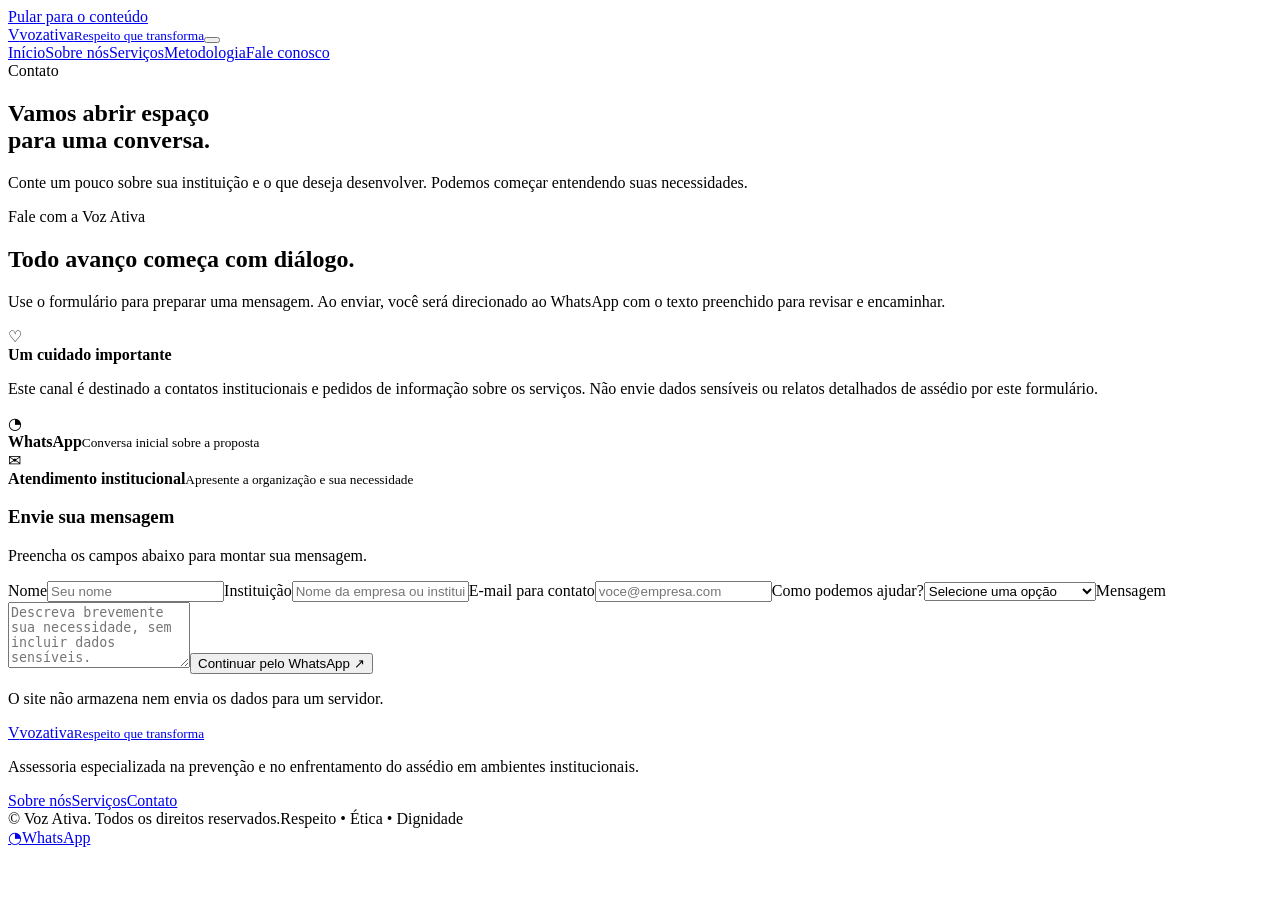
==== contato.html @ 40257d8b "Add files via upload" ====
<!doctype html>
<html lang="pt-BR"><head><meta charset="utf-8"><meta name="viewport" content="width=device-width, initial-scale=1"><meta name="description" content="Entre em contato com a Voz Ativa para conversar sobre prevenção ao assédio em sua instituição."><title>Contato | Voz Ativa</title><link rel="stylesheet" href="assets/style.css"><script src="assets/script.js" defer></script></head>
<body><a class="skip-link" href="#conteudo">Pular para o conteúdo</a><header class="site-header"><div class="container nav-wrap"><a class="brand" href="index.html"><span class="brand-mark">V</span><span>voz<span class="brand-accent">ativa</span><small>Respeito que transforma</small></span></a><button class="menu-toggle" aria-expanded="false" aria-controls="menu-principal" aria-label="Abrir menu"><span></span><span></span><span></span></button><nav id="menu-principal" class="main-nav" aria-label="Menu principal"><a href="index.html">Início</a><a href="sobre.html">Sobre nós</a><a href="servicos.html">Serviços</a><a href="metodologia.html">Metodologia</a><a class="nav-cta active" href="contato.html">Fale conosco</a></nav></div></header>
<main id="conteudo"><section class="page-hero"><div class="container"><span class="eyebrow">Contato</span><h1>Vamos abrir espaço<br><span>para uma conversa.</span></h1><p>Conte um pouco sobre sua instituição e o que deseja desenvolver. Podemos começar entendendo suas necessidades.</p></div></section>
<section class="section section-white"><div class="container contact-grid"><div class="contact-copy"><span class="eyebrow">Fale com a Voz Ativa</span><h2>Todo avanço começa <span>com diálogo.</span></h2><p>Use o formulário para preparar uma mensagem. Ao enviar, você será direcionado ao WhatsApp com o texto preenchido para revisar e encaminhar.</p><div class="contact-note"><span>♡</span><div><strong>Um cuidado importante</strong><p>Este canal é destinado a contatos institucionais e pedidos de informação sobre os serviços. Não envie dados sensíveis ou relatos detalhados de assédio por este formulário.</p></div></div><div class="contact-detail"><span class="detail-icon">◔</span><div><strong>WhatsApp</strong><small>Conversa inicial sobre a proposta</small></div></div><div class="contact-detail"><span class="detail-icon">✉</span><div><strong>Atendimento institucional</strong><small>Apresente a organização e sua necessidade</small></div></div></div>
<form class="contact-form" id="contact-form"><h3>Envie sua mensagem</h3><p>Preencha os campos abaixo para montar sua mensagem.</p><label for="name">Nome</label><input id="name" name="name" autocomplete="name" required placeholder="Seu nome"><label for="organization">Instituição</label><input id="organization" name="organization" autocomplete="organization" placeholder="Nome da empresa ou instituição"><label for="email">E-mail para contato</label><input id="email" name="email" type="email" autocomplete="email" required placeholder="voce@empresa.com"><label for="subject">Como podemos ajudar?</label><select id="subject" name="subject" required><option value="">Selecione uma opção</option><option>Diagnóstico institucional</option><option>Palestras e capacitações</option><option>Protocolos e acolhimento</option><option>Proposta de assessoria</option><option>Outra dúvida</option></select><label for="message">Mensagem</label><textarea id="message" name="message" rows="4" required placeholder="Descreva brevemente sua necessidade, sem incluir dados sensíveis."></textarea><button class="button button-primary button-full" type="submit">Continuar pelo WhatsApp <span>↗</span></button><p class="form-hint" id="form-status" role="status">O site não armazena nem envia os dados para um servidor.</p></form></div></section></main>
<footer class="site-footer"><div class="container footer-main"><a class="brand brand-footer" href="index.html"><span class="brand-mark">V</span><span>voz<span class="brand-accent">ativa</span><small>Respeito que transforma</small></span></a><p>Assessoria especializada na prevenção e no enfrentamento do assédio em ambientes institucionais.</p><div class="footer-links"><a href="sobre.html">Sobre nós</a><a href="servicos.html">Serviços</a><a href="contato.html">Contato</a></div></div><div class="container footer-bottom"><span>© <span data-year></span> Voz Ativa. Todos os direitos reservados.</span><span>Respeito • Ética • Dignidade</span></div></footer><a class="whatsapp-float" data-whatsapp href="#" target="_blank" rel="noopener" aria-label="Fale com a Voz Ativa pelo WhatsApp">◔<span>WhatsApp</span></a></body></html>
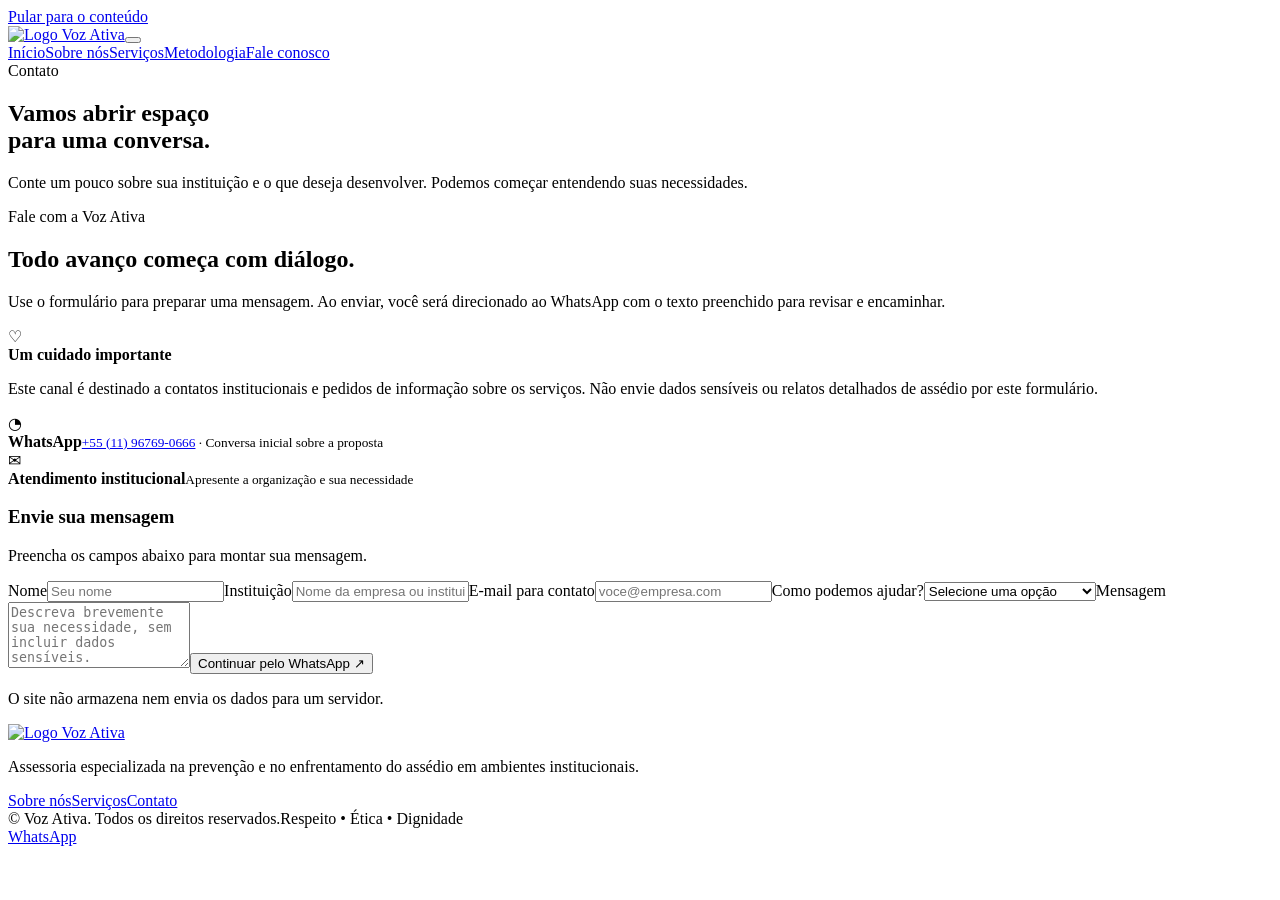
==== commit d13463f0: "Add files via upload" ====
--- a/contato.html
+++ b/contato.html
@@ -1,7 +1,7 @@
 <!doctype html>
 <html lang="pt-BR"><head><meta charset="utf-8"><meta name="viewport" content="width=device-width, initial-scale=1"><meta name="description" content="Entre em contato com a Voz Ativa para conversar sobre prevenção ao assédio em sua instituição."><title>Contato | Voz Ativa</title><link rel="stylesheet" href="assets/style.css"><script src="assets/script.js" defer></script></head>
-<body><a class="skip-link" href="#conteudo">Pular para o conteúdo</a><header class="site-header"><div class="container nav-wrap"><a class="brand" href="index.html"><span class="brand-mark">V</span><span>voz<span class="brand-accent">ativa</span><small>Respeito que transforma</small></span></a><button class="menu-toggle" aria-expanded="false" aria-controls="menu-principal" aria-label="Abrir menu"><span></span><span></span><span></span></button><nav id="menu-principal" class="main-nav" aria-label="Menu principal"><a href="index.html">Início</a><a href="sobre.html">Sobre nós</a><a href="servicos.html">Serviços</a><a href="metodologia.html">Metodologia</a><a class="nav-cta active" href="contato.html">Fale conosco</a></nav></div></header>
+<body><a class="skip-link" href="#conteudo">Pular para o conteúdo</a><header class="site-header"><div class="container nav-wrap"><a class="brand" href="index.html" aria-label="Voz Ativa — Início"><img class="brand-logo" src="assets/logo-voz-ativa.png" alt="Logo Voz Ativa"></a><button class="menu-toggle" aria-expanded="false" aria-controls="menu-principal" aria-label="Abrir menu"><span></span><span></span><span></span></button><nav id="menu-principal" class="main-nav" aria-label="Menu principal"><a href="index.html">Início</a><a href="sobre.html">Sobre nós</a><a href="servicos.html">Serviços</a><a href="metodologia.html">Metodologia</a><a class="nav-cta active" href="contato.html">Fale conosco</a></nav></div></header>
 <main id="conteudo"><section class="page-hero"><div class="container"><span class="eyebrow">Contato</span><h1>Vamos abrir espaço<br><span>para uma conversa.</span></h1><p>Conte um pouco sobre sua instituição e o que deseja desenvolver. Podemos começar entendendo suas necessidades.</p></div></section>
-<section class="section section-white"><div class="container contact-grid"><div class="contact-copy"><span class="eyebrow">Fale com a Voz Ativa</span><h2>Todo avanço começa <span>com diálogo.</span></h2><p>Use o formulário para preparar uma mensagem. Ao enviar, você será direcionado ao WhatsApp com o texto preenchido para revisar e encaminhar.</p><div class="contact-note"><span>♡</span><div><strong>Um cuidado importante</strong><p>Este canal é destinado a contatos institucionais e pedidos de informação sobre os serviços. Não envie dados sensíveis ou relatos detalhados de assédio por este formulário.</p></div></div><div class="contact-detail"><span class="detail-icon">◔</span><div><strong>WhatsApp</strong><small>Conversa inicial sobre a proposta</small></div></div><div class="contact-detail"><span class="detail-icon">✉</span><div><strong>Atendimento institucional</strong><small>Apresente a organização e sua necessidade</small></div></div></div>
+<section class="section section-white"><div class="container contact-grid"><div class="contact-copy"><span class="eyebrow">Fale com a Voz Ativa</span><h2>Todo avanço começa <span>com diálogo.</span></h2><p>Use o formulário para preparar uma mensagem. Ao enviar, você será direcionado ao WhatsApp com o texto preenchido para revisar e encaminhar.</p><div class="contact-note"><span>♡</span><div><strong>Um cuidado importante</strong><p>Este canal é destinado a contatos institucionais e pedidos de informação sobre os serviços. Não envie dados sensíveis ou relatos detalhados de assédio por este formulário.</p></div></div><div class="contact-detail"><span class="detail-icon">◔</span><div><strong>WhatsApp</strong><small><a href="https://wa.me/5511967690666" target="_blank" rel="noopener">+55 (11) 96769-0666</a> · Conversa inicial sobre a proposta</small></div></div><div class="contact-detail"><span class="detail-icon">✉</span><div><strong>Atendimento institucional</strong><small>Apresente a organização e sua necessidade</small></div></div></div>
 <form class="contact-form" id="contact-form"><h3>Envie sua mensagem</h3><p>Preencha os campos abaixo para montar sua mensagem.</p><label for="name">Nome</label><input id="name" name="name" autocomplete="name" required placeholder="Seu nome"><label for="organization">Instituição</label><input id="organization" name="organization" autocomplete="organization" placeholder="Nome da empresa ou instituição"><label for="email">E-mail para contato</label><input id="email" name="email" type="email" autocomplete="email" required placeholder="voce@empresa.com"><label for="subject">Como podemos ajudar?</label><select id="subject" name="subject" required><option value="">Selecione uma opção</option><option>Diagnóstico institucional</option><option>Palestras e capacitações</option><option>Protocolos e acolhimento</option><option>Proposta de assessoria</option><option>Outra dúvida</option></select><label for="message">Mensagem</label><textarea id="message" name="message" rows="4" required placeholder="Descreva brevemente sua necessidade, sem incluir dados sensíveis."></textarea><button class="button button-primary button-full" type="submit">Continuar pelo WhatsApp <span>↗</span></button><p class="form-hint" id="form-status" role="status">O site não armazena nem envia os dados para um servidor.</p></form></div></section></main>
-<footer class="site-footer"><div class="container footer-main"><a class="brand brand-footer" href="index.html"><span class="brand-mark">V</span><span>voz<span class="brand-accent">ativa</span><small>Respeito que transforma</small></span></a><p>Assessoria especializada na prevenção e no enfrentamento do assédio em ambientes institucionais.</p><div class="footer-links"><a href="sobre.html">Sobre nós</a><a href="servicos.html">Serviços</a><a href="contato.html">Contato</a></div></div><div class="container footer-bottom"><span>© <span data-year></span> Voz Ativa. Todos os direitos reservados.</span><span>Respeito • Ética • Dignidade</span></div></footer><a class="whatsapp-float" data-whatsapp href="#" target="_blank" rel="noopener" aria-label="Fale com a Voz Ativa pelo WhatsApp">◔<span>WhatsApp</span></a></body></html>+<footer class="site-footer"><div class="container footer-main"><a class="brand brand-footer" href="index.html" aria-label="Voz Ativa — Início"><img class="brand-logo brand-logo-footer" src="assets/logo-voz-ativa.png" alt="Logo Voz Ativa"></a><p>Assessoria especializada na prevenção e no enfrentamento do assédio em ambientes institucionais.</p><div class="footer-links"><a href="sobre.html">Sobre nós</a><a href="servicos.html">Serviços</a><a href="contato.html">Contato</a></div></div><div class="container footer-bottom"><span>© <span data-year></span> Voz Ativa. Todos os direitos reservados.</span><span>Respeito • Ética • Dignidade</span></div></footer><a class="whatsapp-float" data-whatsapp href="#" target="_blank" rel="noopener" aria-label="Fale com a Voz Ativa pelo WhatsApp"> <span>WhatsApp</span></a></body></html>
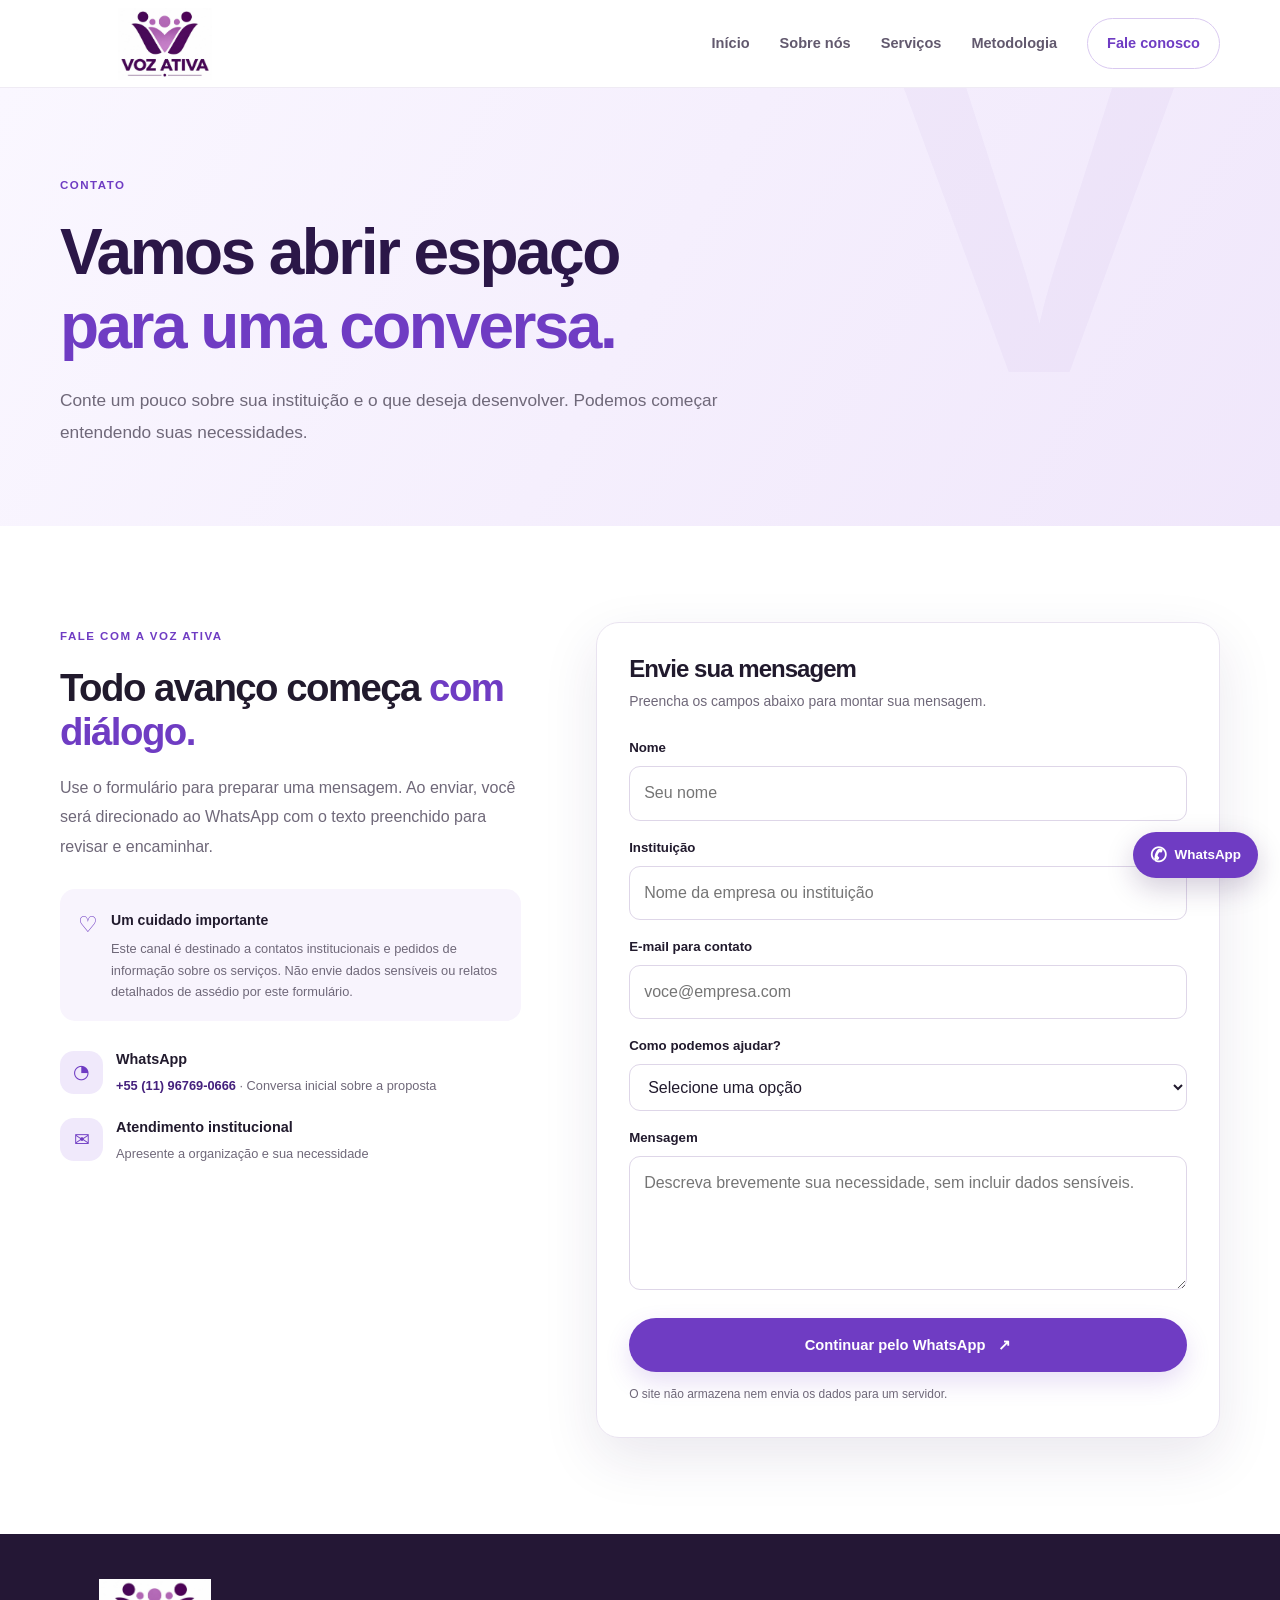
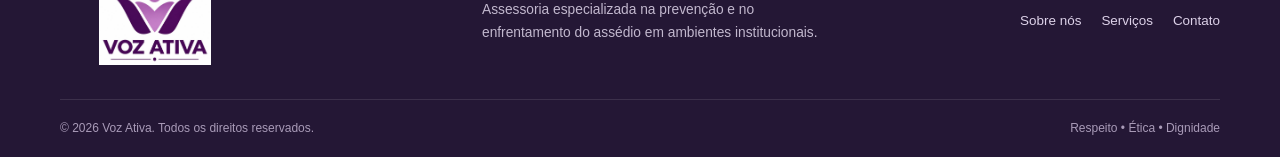
==== commit 618a7650: "Update contato.html" ====
--- a/contato.html
+++ b/contato.html
@@ -1,7 +1,7 @@
 <!doctype html>
-<html lang="pt-BR"><head><meta charset="utf-8"><meta name="viewport" content="width=device-width, initial-scale=1"><meta name="description" content="Entre em contato com a Voz Ativa para conversar sobre prevenção ao assédio em sua instituição."><title>Contato | Voz Ativa</title><link rel="stylesheet" href="assets/style.css"><script src="assets/script.js" defer></script></head>
-<body><a class="skip-link" href="#conteudo">Pular para o conteúdo</a><header class="site-header"><div class="container nav-wrap"><a class="brand" href="index.html" aria-label="Voz Ativa — Início"><img class="brand-logo" src="assets/logo-voz-ativa.png" alt="Logo Voz Ativa"></a><button class="menu-toggle" aria-expanded="false" aria-controls="menu-principal" aria-label="Abrir menu"><span></span><span></span><span></span></button><nav id="menu-principal" class="main-nav" aria-label="Menu principal"><a href="index.html">Início</a><a href="sobre.html">Sobre nós</a><a href="servicos.html">Serviços</a><a href="metodologia.html">Metodologia</a><a class="nav-cta active" href="contato.html">Fale conosco</a></nav></div></header>
+<html lang="pt-BR"><head><meta charset="utf-8"><meta name="viewport" content="width=device-width, initial-scale=1"><meta name="description" content="Entre em contato com a Voz Ativa para conversar sobre prevenção ao assédio em sua instituição."><title>Contato | Voz Ativa</title><link rel="stylesheet" href="style.css"><script src="script.js" defer></script>
+<body><a class="skip-link" href="#conteudo">Pular para o conteúdo</a><header class="site-header"><div class="container nav-wrap"><a class="brand" href="index.html" aria-label="Voz Ativa — Início"><img class="brand-logo" src="logo-voz-ativa.png" alt="Logo Voz Ativa"></a><button class="menu-toggle" aria-expanded="false" aria-controls="menu-principal" aria-label="Abrir menu"><span></span><span></span><span></span></button><nav id="menu-principal" class="main-nav" aria-label="Menu principal"><a href="index.html">Início</a><a href="sobre.html">Sobre nós</a><a href="servicos.html">Serviços</a><a href="metodologia.html">Metodologia</a><a class="nav-cta active" href="contato.html">Fale conosco</a></nav></div></header>
 <main id="conteudo"><section class="page-hero"><div class="container"><span class="eyebrow">Contato</span><h1>Vamos abrir espaço<br><span>para uma conversa.</span></h1><p>Conte um pouco sobre sua instituição e o que deseja desenvolver. Podemos começar entendendo suas necessidades.</p></div></section>
 <section class="section section-white"><div class="container contact-grid"><div class="contact-copy"><span class="eyebrow">Fale com a Voz Ativa</span><h2>Todo avanço começa <span>com diálogo.</span></h2><p>Use o formulário para preparar uma mensagem. Ao enviar, você será direcionado ao WhatsApp com o texto preenchido para revisar e encaminhar.</p><div class="contact-note"><span>♡</span><div><strong>Um cuidado importante</strong><p>Este canal é destinado a contatos institucionais e pedidos de informação sobre os serviços. Não envie dados sensíveis ou relatos detalhados de assédio por este formulário.</p></div></div><div class="contact-detail"><span class="detail-icon">◔</span><div><strong>WhatsApp</strong><small><a href="https://wa.me/5511967690666" target="_blank" rel="noopener">+55 (11) 96769-0666</a> · Conversa inicial sobre a proposta</small></div></div><div class="contact-detail"><span class="detail-icon">✉</span><div><strong>Atendimento institucional</strong><small>Apresente a organização e sua necessidade</small></div></div></div>
 <form class="contact-form" id="contact-form"><h3>Envie sua mensagem</h3><p>Preencha os campos abaixo para montar sua mensagem.</p><label for="name">Nome</label><input id="name" name="name" autocomplete="name" required placeholder="Seu nome"><label for="organization">Instituição</label><input id="organization" name="organization" autocomplete="organization" placeholder="Nome da empresa ou instituição"><label for="email">E-mail para contato</label><input id="email" name="email" type="email" autocomplete="email" required placeholder="voce@empresa.com"><label for="subject">Como podemos ajudar?</label><select id="subject" name="subject" required><option value="">Selecione uma opção</option><option>Diagnóstico institucional</option><option>Palestras e capacitações</option><option>Protocolos e acolhimento</option><option>Proposta de assessoria</option><option>Outra dúvida</option></select><label for="message">Mensagem</label><textarea id="message" name="message" rows="4" required placeholder="Descreva brevemente sua necessidade, sem incluir dados sensíveis."></textarea><button class="button button-primary button-full" type="submit">Continuar pelo WhatsApp <span>↗</span></button><p class="form-hint" id="form-status" role="status">O site não armazena nem envia os dados para um servidor.</p></form></div></section></main>
-<footer class="site-footer"><div class="container footer-main"><a class="brand brand-footer" href="index.html" aria-label="Voz Ativa — Início"><img class="brand-logo brand-logo-footer" src="assets/logo-voz-ativa.png" alt="Logo Voz Ativa"></a><p>Assessoria especializada na prevenção e no enfrentamento do assédio em ambientes institucionais.</p><div class="footer-links"><a href="sobre.html">Sobre nós</a><a href="servicos.html">Serviços</a><a href="contato.html">Contato</a></div></div><div class="container footer-bottom"><span>© <span data-year></span> Voz Ativa. Todos os direitos reservados.</span><span>Respeito • Ética • Dignidade</span></div></footer><a class="whatsapp-float" data-whatsapp href="#" target="_blank" rel="noopener" aria-label="Fale com a Voz Ativa pelo WhatsApp"> <span>WhatsApp</span></a></body></html>+<footer class="site-footer"><div class="container footer-main"><a class="brand brand-footer" href="index.html" aria-label="Voz Ativa — Início"><img class="brand-logo brand-logo-footer" src="logo-voz-ativa.png" alt="Logo Voz Ativa"></a><p>Assessoria especializada na prevenção e no enfrentamento do assédio em ambientes institucionais.</p><div class="footer-links"><a href="sobre.html">Sobre nós</a><a href="servicos.html">Serviços</a><a href="contato.html">Contato</a></div></div><div class="container footer-bottom"><span>© <span data-year></span> Voz Ativa. Todos os direitos reservados.</span><span>Respeito • Ética • Dignidade</span></div></footer><a class="whatsapp-float" data-whatsapp href="#" target="_blank" rel="noopener" aria-label="Fale com a Voz Ativa pelo WhatsApp"> <span>WhatsApp</span></a></body></html>
--- a/style.css
+++ b/style.css
@@ -0,0 +1,25 @@
+@import url('https://fonts.googleapis.com/css2?family=DM+Sans:wght@400;500;600;700&family=Manrope:wght@400;500;600;700;800&display=swap');
+:root{--purple:#6f3cc3;--purple-dark:#45217d;--purple-deep:#2b1748;--purple-light:#f0e9fb;--purple-soft:#f8f5fd;--ink:#211a2d;--muted:#6f6879;--line:#e9e3f0;--white:#fff;--pink:#f8e8f1;--shadow:0 20px 55px rgba(53,28,84,.10);--radius:22px}
+*{box-sizing:border-box}html{scroll-behavior:smooth}body{margin:0;font-family:'DM Sans',sans-serif;color:var(--ink);line-height:1.65;background:#fff}h1,h2,h3{font-family:Manrope,sans-serif;line-height:1.16;letter-spacing:-.04em;margin:0 0 18px}h1{font-size:clamp(2.7rem,5.2vw,4.6rem);font-weight:800}h2{font-size:clamp(2rem,3.5vw,3rem);font-weight:800}h3{font-size:1.28rem;font-weight:800}p{margin:0 0 18px;color:var(--muted)}a{color:inherit;text-decoration:none}button,input,select,textarea{font:inherit}.container{width:min(1160px,calc(100% - 48px));margin-inline:auto}.skip-link{position:absolute;top:-100px;left:16px;background:#fff;padding:12px;z-index:100}.skip-link:focus{top:10px}.site-header{height:88px;background:rgba(255,255,255,.96);border-bottom:1px solid rgba(233,227,240,.7);position:sticky;top:0;z-index:50;backdrop-filter:blur(12px)}.nav-wrap{height:100%;display:flex;align-items:center;justify-content:space-between}.brand{display:flex;align-items:center;gap:11px;font-family:Manrope,sans-serif;font-weight:800;font-size:1.45rem;letter-spacing:-.06em;line-height:1;color:var(--purple-deep)}.brand-mark{display:grid;place-items:center;width:42px;height:42px;border-radius:14px;background:var(--purple);color:#fff;font-size:1.4rem;font-weight:800;box-shadow:0 7px 16px #6f3cc333}.brand-accent{color:var(--purple)}.brand small{display:block;margin-top:5px;font:500 .58rem 'DM Sans',sans-serif;letter-spacing:.03em;color:#8b8199}.main-nav{display:flex;align-items:center;gap:30px;font-size:.91rem;font-weight:600;color:#62596e}.main-nav>a:not(.nav-cta){transition:color .2s}.main-nav>a:hover,.main-nav>a.active{color:var(--purple)}.nav-cta{padding:12px 19px;border:1px solid #d9c9f0;border-radius:999px;color:var(--purple-dark);transition:all .2s}.nav-cta:hover{background:var(--purple);color:#fff}.menu-toggle{display:none;border:0;background:transparent;padding:8px}.menu-toggle span{display:block;width:25px;height:2px;background:var(--purple-deep);margin:5px}
+.hero{position:relative;overflow:hidden;background:linear-gradient(118deg,#fbf9ff 0%,#f5effd 55%,#eee5fa 100%);padding:82px 0 25px}.hero-grid{display:grid;grid-template-columns:1.06fr .94fr;align-items:center;gap:40px;min-height:490px;position:relative;z-index:1}.eyebrow{display:inline-flex;align-items:center;gap:9px;text-transform:uppercase;letter-spacing:.13em;font-size:.72rem;font-weight:800;color:var(--purple);margin-bottom:20px}.eyebrow-dot{width:8px;height:8px;border-radius:50%;background:#a679e7;box-shadow:0 0 0 5px #a679e71e}.hero h1{max-width:660px;color:var(--purple-deep)}h1 span,h2 span{color:var(--purple)}.hero-lead{font-size:1.08rem;max-width:580px;line-height:1.8;margin:24px 0 29px}.hero-actions{display:flex;gap:12px;flex-wrap:wrap}.button{display:inline-flex;align-items:center;justify-content:center;gap:13px;border-radius:999px;padding:14px 21px;font-weight:700;font-size:.92rem;transition:transform .2s,box-shadow .2s,border-color .2s;border:1px solid transparent;cursor:pointer}.button:hover{transform:translateY(-2px)}.button-primary{background:var(--purple);color:#fff;box-shadow:0 10px 24px #6f3cc32b}.button-primary:hover{background:var(--purple-dark);box-shadow:0 12px 28px #6f3cc340}.button-ghost{border-color:#d8cce8;color:var(--purple-dark);background:#ffffff80}.button-light{background:#fff;color:var(--purple-dark)}.button-light:hover{box-shadow:0 10px 30px #211a2d22}.hero-proof{display:flex;align-items:center;gap:12px;margin-top:34px}.proof-icon{display:grid;place-items:center;width:35px;height:35px;background:#fff;border-radius:50%;color:var(--purple);font-size:1.2rem}.hero-proof p{font-size:.82rem;margin:0}.hero-proof strong{color:var(--ink)}.hero-art{height:450px;position:relative;display:grid;place-items:center}.hero-art:before{content:"";position:absolute;width:320px;height:320px;border-radius:50%;background:linear-gradient(145deg,#d7c1f5,#f8dced);filter:blur(1px)}.art-orbit{position:absolute;border:1px solid #9b76cb60;border-radius:50%;transform:rotate(-27deg)}.orbit-a{width:390px;height:270px}.orbit-b{width:310px;height:400px;transform:rotate(36deg)}.art-people{position:relative;width:280px;height:310px;z-index:1}.person{position:absolute;bottom:30px;width:102px;height:180px;border-radius:55px 55px 24px 24px}.person i{position:absolute;width:58px;height:58px;top:-48px;left:22px;border-radius:50%;background:#d6a98c}.person b{position:absolute;inset:0;border-radius:55px 55px 24px 24px}.person-back{width:86px;height:145px;left:97px;bottom:100px;background:#b69adf;transform:rotate(1deg)}.person-back i{width:48px;height:48px;left:19px;top:-40px;background:#f0c8aa}.person-left{left:8px;bottom:28px;background:#e4a6c6;transform:rotate(-9deg)}.person-left i{background:#8c583f}.person-right{right:3px;bottom:28px;background:#4d3378;transform:rotate(9deg)}.person-right i{background:#9e6549}.person-front{width:108px;height:200px;left:86px;bottom:5px;background:#8656c5;z-index:2}.person-front i{width:61px;height:61px;left:23px;top:-51px;background:#e5b99b}.people-heart{position:absolute;z-index:3;left:113px;top:142px;width:54px;height:54px;border-radius:50%;display:grid;place-items:center;background:#fff;color:var(--purple);font-size:1.5rem;box-shadow:0 8px 22px #3d1b6020}.art-card{position:absolute;z-index:4;display:flex;align-items:center;gap:11px;background:#fff;border:1px solid #fff;border-radius:15px;padding:13px 16px;box-shadow:var(--shadow)}.card-top{top:43px;right:0}.card-bottom{bottom:35px;left:0}.mini-icon{width:35px;height:35px;border-radius:11px;background:var(--purple-light);display:grid;place-items:center;color:var(--purple);font-size:1.2rem}.art-card strong,.art-card small{display:block}.art-card strong{font-size:.8rem}.art-card small{font-size:.69rem;color:var(--muted);margin-top:3px}.floating-star{position:absolute;color:#9569ce;font-size:1.7rem}.star-a{top:95px;left:40px}.star-b{right:35px;bottom:100px}.hero-bottom{display:flex;align-items:center;justify-content:center;gap:22px;margin-top:25px;color:#82738f;font-size:.72rem;font-weight:700;letter-spacing:.04em}.hero-bottom .line{width:28px;height:1px;background:#c7b5dc}
+.section{padding:96px 0}.section-white{background:#fff}.section-tint{background:#faf8fd}.section-heading{max-width:690px;margin-bottom:42px}.section-heading.centered{text-align:center;margin-inline:auto}.section-heading p{max-width:600px;font-size:1rem;line-height:1.8}.section-heading.centered p{margin-inline:auto}.feature-grid{display:grid;grid-template-columns:repeat(3,1fr);gap:20px}.feature-card{padding:30px;border:1px solid var(--line);border-radius:var(--radius);background:#fff;transition:transform .25s,box-shadow .25s,border-color .25s}.feature-card:hover{transform:translateY(-5px);box-shadow:var(--shadow);border-color:#d9c5f0}.feature-icon{width:51px;height:51px;border-radius:16px;display:grid;place-items:center;font-size:1.55rem;color:var(--purple);margin-bottom:23px}.lavender{background:#eee5fb}.pink{background:#fbe8f2;color:#9e4f83}.lilac{background:#e9e8fb;color:#6558ac}.feature-card p{font-size:.94rem;line-height:1.8;min-height:81px}.text-link{color:var(--purple);font-weight:700;font-size:.86rem}.text-link span{margin-left:5px}.split{display:grid;grid-template-columns:1fr 1fr;gap:85px;align-items:center}.split-copy p{line-height:1.85}.split-visual{min-height:380px;position:relative;display:grid;place-items:center;background:#f1eafa;border-radius:32px;overflow:hidden}.quote-card{position:relative;z-index:2;background:#fff;border-radius:22px;padding:35px;max-width:360px;box-shadow:var(--shadow)}.quote-mark{font-family:Georgia,serif;color:var(--purple);font-size:4rem;line-height:.8}.quote-card p{font-family:Manrope,sans-serif;font-size:1.45rem;font-weight:700;line-height:1.45;color:var(--purple-deep);margin:15px 0 24px}.quote-rule{width:45px;height:3px;border-radius:4px;background:var(--purple);margin-bottom:12px}.quote-card small{font-size:.75rem;color:#8d829a}.decor-circle{position:absolute;width:280px;height:280px;border:1px solid #b99add;right:-75px;top:-70px;border-radius:50%}.decor-cross{position:absolute;left:34px;bottom:22px;color:#a17acc;font-size:2.3rem}.check-list{list-style:none;margin:25px 0 30px;padding:0;display:grid;gap:15px}.check-list li{display:flex;gap:12px;color:#5e5669;font-size:.93rem}.check-list li span{flex:none;display:grid;place-items:center;background:#eae1f8;color:var(--purple);width:23px;height:23px;border-radius:50%;font-size:.8rem;font-weight:800}.audience-row{display:grid;grid-template-columns:repeat(4,1fr);gap:14px}.audience-item{border:1px solid var(--line);padding:25px 20px;border-radius:18px;display:flex;flex-direction:column;align-items:flex-start;gap:8px}.audience-item>span{display:grid;place-items:center;background:var(--purple-soft);color:var(--purple);width:43px;height:43px;border-radius:13px;font-size:1.3rem;margin-bottom:7px}.audience-item strong{font-family:Manrope,sans-serif;font-size:.97rem}.audience-item small{color:var(--muted);font-size:.8rem;line-height:1.5}.cta-band{background:linear-gradient(120deg,#56308d,#6f3cc3 60%,#8459c9);padding:57px 0;color:#fff}.cta-content{display:flex;align-items:center;justify-content:space-between;gap:40px}.cta-content>div{max-width:690px}.eyebrow-light{color:#e5d4fa;margin-bottom:13px}.cta-content h2{font-size:clamp(1.7rem,3vw,2.5rem);margin:0;color:#fff}
+.site-footer{background:#241735;color:#fff;padding:45px 0 0}.footer-main{display:grid;grid-template-columns:1fr 1.3fr auto;align-items:center;gap:35px;padding-bottom:34px}.brand-footer{color:#fff}.brand-footer .brand-mark{background:#8054bc}.brand-footer .brand-accent{color:#c8a9f2}.brand-footer small{color:#b4a8c4}.footer-main>p{max-width:360px;color:#c2b8ce;font-size:.86rem;margin:0}.footer-links{display:flex;gap:20px;color:#ddd2e9;font-size:.84rem}.footer-links a:hover{color:#fff}.footer-bottom{border-top:1px solid #ffffff1c;display:flex;justify-content:space-between;gap:20px;padding:19px 0;color:#a99bb8;font-size:.75rem}.whatsapp-float{position:fixed;right:22px;bottom:22px;z-index:40;display:flex;align-items:center;gap:8px;padding:12px 17px;border-radius:999px;background:#6f3cc3;color:#fff;box-shadow:0 10px 28px #32145035;font-weight:700;font-size:.84rem}.whatsapp-float:hover{background:#51258e}
+.page-hero{background:linear-gradient(120deg,#faf7ff,#f0e7fb);padding:83px 0 78px;position:relative;overflow:hidden}.page-hero:after{content:"V";position:absolute;right:8%;top:-100px;font:800 26rem Manrope,sans-serif;color:#7a4ab10b;pointer-events:none}.page-hero .container{position:relative;z-index:1}.page-hero h1{font-size:clamp(2.8rem,5vw,4.2rem);color:var(--purple-deep);max-width:820px}.page-hero p{font-size:1.08rem;max-width:660px;line-height:1.8;margin:22px 0 0}.about-split{align-items:start}.values-panel{background:linear-gradient(150deg,#6f3cc3,#4b267d);padding:38px;border-radius:25px;color:#fff;box-shadow:var(--shadow)}.value-symbol{display:grid;place-items:center;width:64px;height:64px;border:1px solid #ffffff60;border-radius:20px;font:800 2.4rem Manrope,sans-serif;margin-bottom:28px}.values-panel h3{font-size:1.45rem}.values-panel p{color:#e4d9f3;line-height:1.8;margin:0}.value-grid{display:grid;grid-template-columns:repeat(4,1fr);gap:16px}.value-grid article{padding:25px;border:1px solid var(--line);border-radius:18px;background:#fff}.value-grid article>span{display:inline-block;color:#9b76cf;font-weight:800;font-size:.8rem;margin-bottom:30px}.value-grid h3{margin-bottom:10px}.value-grid p{font-size:.88rem;line-height:1.7;margin:0}.narrow-copy{max-width:800px}.narrow-copy p{line-height:1.9;margin:24px 0 28px}.service-grid{display:grid;grid-template-columns:repeat(2,1fr);gap:20px}.service-card{position:relative;border:1px solid var(--line);border-radius:22px;padding:30px;background:#fff;overflow:hidden}.service-number{position:absolute;right:25px;top:23px;color:#d9c9ed;font:800 1rem Manrope,sans-serif}.service-card .feature-icon{margin-bottom:19px}.service-card h2{font-size:1.45rem}.service-card p{font-size:.93rem;line-height:1.8}.service-card ul{padding-left:20px;margin:20px 0 0;color:#6a6075;font-size:.88rem;display:grid;gap:8px}.service-card li::marker{color:var(--purple)}.steps-panel{padding:25px 30px;background:#fff;border:1px solid var(--line);border-radius:22px}.step-line{display:flex;align-items:center;gap:17px;padding:16px 0;border-bottom:1px solid var(--line)}.step-line:last-child{border:0}.step-line>span{width:42px;height:42px;display:grid;place-items:center;border-radius:14px;background:var(--purple-light);color:var(--purple);font-weight:800}.step-line strong,.step-line small{display:block}.step-line small{color:var(--muted);margin-top:4px}.timeline{max-width:850px;margin-left:auto;display:grid;gap:0}.timeline-item{display:grid;grid-template-columns:72px 1fr;gap:25px;padding:25px 0;border-bottom:1px solid var(--line)}.timeline-index{width:55px;height:55px;display:grid;place-items:center;border-radius:18px;background:var(--purple-light);color:var(--purple);font:800 1.05rem Manrope,sans-serif}.timeline-item h3{font-size:1.3rem;margin:4px 0 10px}.timeline-item p{line-height:1.8;margin:0}.principle-grid{display:grid;grid-template-columns:repeat(4,1fr);gap:18px}.principle-grid article{background:#fff;border:1px solid var(--line);border-radius:19px;padding:24px}.principle-icon{display:grid;place-items:center;width:46px;height:46px;border-radius:14px;background:#eee5fb;color:var(--purple);font-size:1.3rem;margin-bottom:20px}.principle-grid h3{font-size:1.08rem}.principle-grid p{font-size:.87rem;line-height:1.7;margin:0}.disclaimer{font-size:.8rem;line-height:1.7;background:#f1eafa;padding:18px 20px;border-radius:12px;margin:28px 0 0}.contact-grid{display:grid;grid-template-columns:.85fr 1.15fr;gap:75px;align-items:start}.contact-copy h2{font-size:2.4rem}.contact-copy>p{line-height:1.85}.contact-note{display:flex;gap:13px;background:#f8f4fd;border-radius:15px;padding:18px;margin:27px 0}.contact-note>span{color:var(--purple);font-size:1.4rem}.contact-note strong{font-size:.88rem}.contact-note p{font-size:.8rem;line-height:1.7;margin:5px 0 0}.contact-detail{display:flex;align-items:center;gap:13px;margin-top:20px}.detail-icon{width:43px;height:43px;display:grid;place-items:center;border-radius:14px;background:var(--purple-light);color:var(--purple);font-size:1.2rem}.contact-detail strong,.contact-detail small{display:block}.contact-detail strong{font-size:.9rem}.contact-detail small{color:var(--muted);font-size:.8rem;margin-top:3px}.contact-form{border:1px solid var(--line);border-radius:23px;padding:32px;box-shadow:var(--shadow)}.contact-form h3{font-size:1.5rem;margin-bottom:8px}.contact-form>p{font-size:.87rem;margin-bottom:24px}.contact-form label{display:block;font-weight:700;font-size:.83rem;margin:16px 0 7px}.contact-form input,.contact-form select,.contact-form textarea{width:100%;padding:13px 14px;border:1px solid #ded6e8;border-radius:11px;background:#fff;color:var(--ink);outline:none}.contact-form input:focus,.contact-form select:focus,.contact-form textarea:focus{border-color:var(--purple);box-shadow:0 0 0 3px #6f3cc31a}.contact-form textarea{resize:vertical}.button-full{width:100%;margin-top:20px}.form-hint{font-size:.75rem!important;line-height:1.6;margin:13px 0 0!important}
+@media(max-width:900px){.main-nav{gap:17px;font-size:.85rem}.hero-grid{gap:12px}.hero-art{transform:scale(.9)}.split{gap:45px}.footer-main{grid-template-columns:1fr 1fr}.footer-links{grid-column:1/-1}.contact-grid{gap:35px}.audience-row{grid-template-columns:repeat(2,1fr)}.value-grid,.principle-grid{grid-template-columns:repeat(2,1fr)}}
+@media(max-width:700px){.container{width:min(100% - 36px,540px)}.site-header{height:74px}.brand{font-size:1.3rem}.brand-mark{width:38px;height:38px}.menu-toggle{display:block;z-index:52}.main-nav{display:none;position:absolute;top:73px;left:0;right:0;background:#fff;padding:18px 22px 24px;border-bottom:1px solid var(--line);box-shadow:0 15px 24px #2b174812;flex-direction:column;align-items:stretch;gap:0}.main-nav.is-open{display:flex}.main-nav>a{padding:13px 8px}.main-nav .nav-cta{margin-top:8px;text-align:center}.hero{padding:48px 0 20px}.hero-grid{grid-template-columns:1fr;gap:4px}.hero-copy{padding-bottom:0}.hero h1{font-size:clamp(2.55rem,12vw,3.5rem)}.hero-lead{font-size:1rem;margin:19px 0 23px}.hero-actions{align-items:stretch}.hero-actions .button{flex:1}.hero-art{height:360px;transform:scale(.84);transform-origin:top center;margin:4px -30px -45px}.hero-bottom{gap:9px;flex-wrap:wrap;font-size:.65rem;margin-top:24px}.hero-bottom .line{width:14px}.section{padding:67px 0}.section-heading{margin-bottom:30px}.feature-grid,.service-grid{grid-template-columns:1fr}.feature-card{padding:25px}.feature-card p{min-height:0}.split{grid-template-columns:1fr;gap:35px}.split-visual{min-height:330px}.quote-card{padding:28px;margin:15px}.quote-card p{font-size:1.28rem}.audience-row{gap:10px}.audience-item{padding:18px 15px}.cta-band{padding:43px 0}.cta-content{align-items:flex-start;flex-direction:column;gap:23px}.cta-content .button{width:100%}.footer-main{grid-template-columns:1fr;gap:20px}.footer-main>p{max-width:100%}.footer-links{grid-column:auto;flex-wrap:wrap}.footer-bottom{flex-direction:column;gap:7px}.page-hero{padding:59px 0 54px}.page-hero h1{font-size:clamp(2.5rem,11vw,3.5rem)}.page-hero p{font-size:1rem}.about-split{gap:28px}.values-panel{padding:28px}.value-grid,.principle-grid{grid-template-columns:1fr 1fr;gap:10px}.value-grid article,.principle-grid article{padding:18px}.value-grid article>span{margin-bottom:18px}.timeline-item{grid-template-columns:48px 1fr;gap:15px;padding:22px 0}.timeline-index{width:44px;height:44px;border-radius:14px}.timeline-item h3{font-size:1.1rem}.steps-panel{padding:18px}.contact-grid{grid-template-columns:1fr;gap:30px}.contact-form{padding:23px}.contact-copy h2{font-size:2rem}.whatsapp-float{right:14px;bottom:14px;padding:11px 14px}.whatsapp-float span{display:inline}}
+@media(max-width:390px){.container{width:calc(100% - 28px)}.hero-actions{flex-direction:column}.hero-actions .button{width:100%}.hero-art{transform:scale(.72);margin:0 -40px -75px}.hero-bottom{font-size:.59rem}.value-grid,.principle-grid{grid-template-columns:1fr}.audience-item small{font-size:.75rem}}
+@media(prefers-reduced-motion:reduce){html{scroll-behavior:auto}*,*::before,*::after{transition:none!important;animation:none!important}}
+
+/* Identidade visual Voz Ativa */
+.brand { gap: 0; flex-shrink: 0; }
+.brand-logo { display:block; width: min(210px, 24vw); max-height: 72px; height:auto; object-fit:contain; }
+.brand-logo-footer { width: 190px; max-height: 86px; }
+.brand:focus-visible { outline: 3px solid var(--purple); outline-offset: 5px; border-radius: 8px; }
+.contact-detail small a { color: var(--purple-dark); font-weight: 700; }
+.contact-detail small a:hover { text-decoration: underline; }
+.whatsapp-float { gap: 8px; }
+.whatsapp-float::before { content: "✆"; font-size: 1.25rem; line-height: 1; }
+@media (max-width: 600px) {
+  .brand-logo { width: 160px; max-height: 64px; }
+  .brand-logo-footer { width: 170px; }
+}
